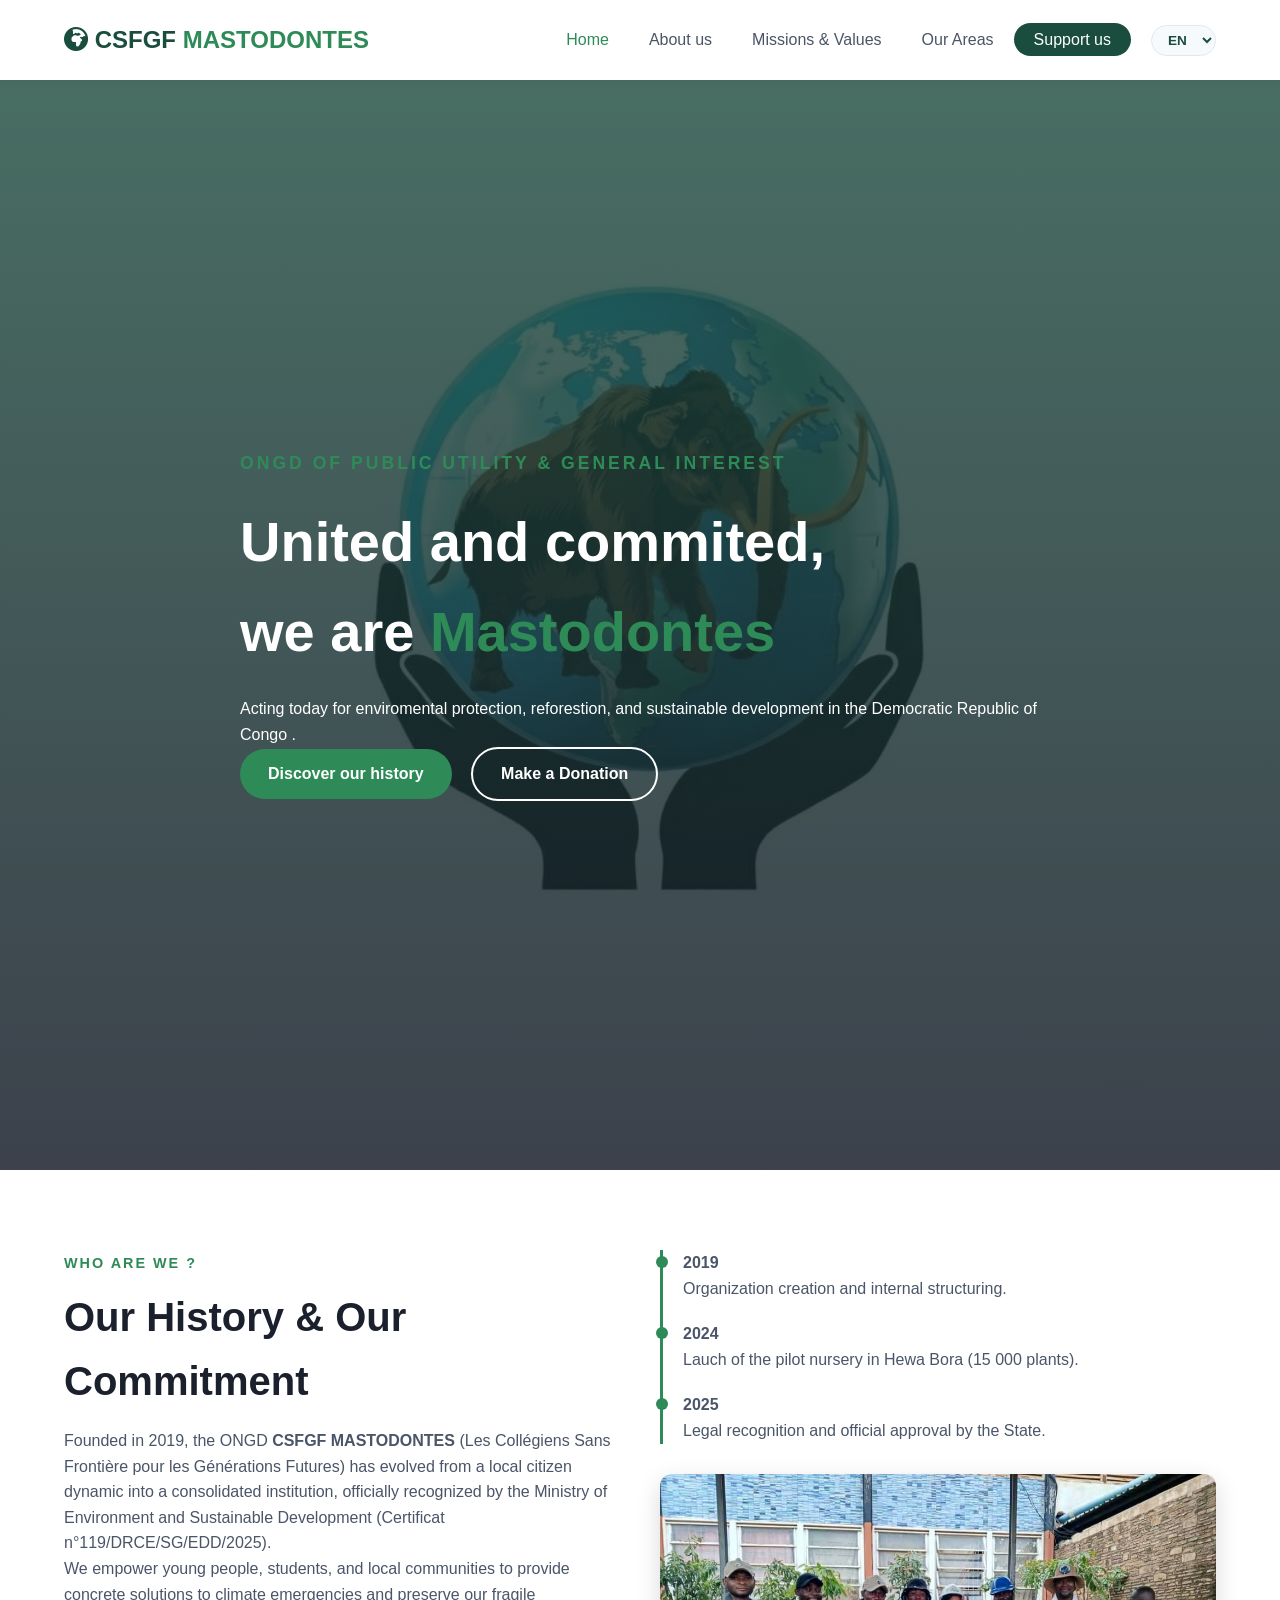
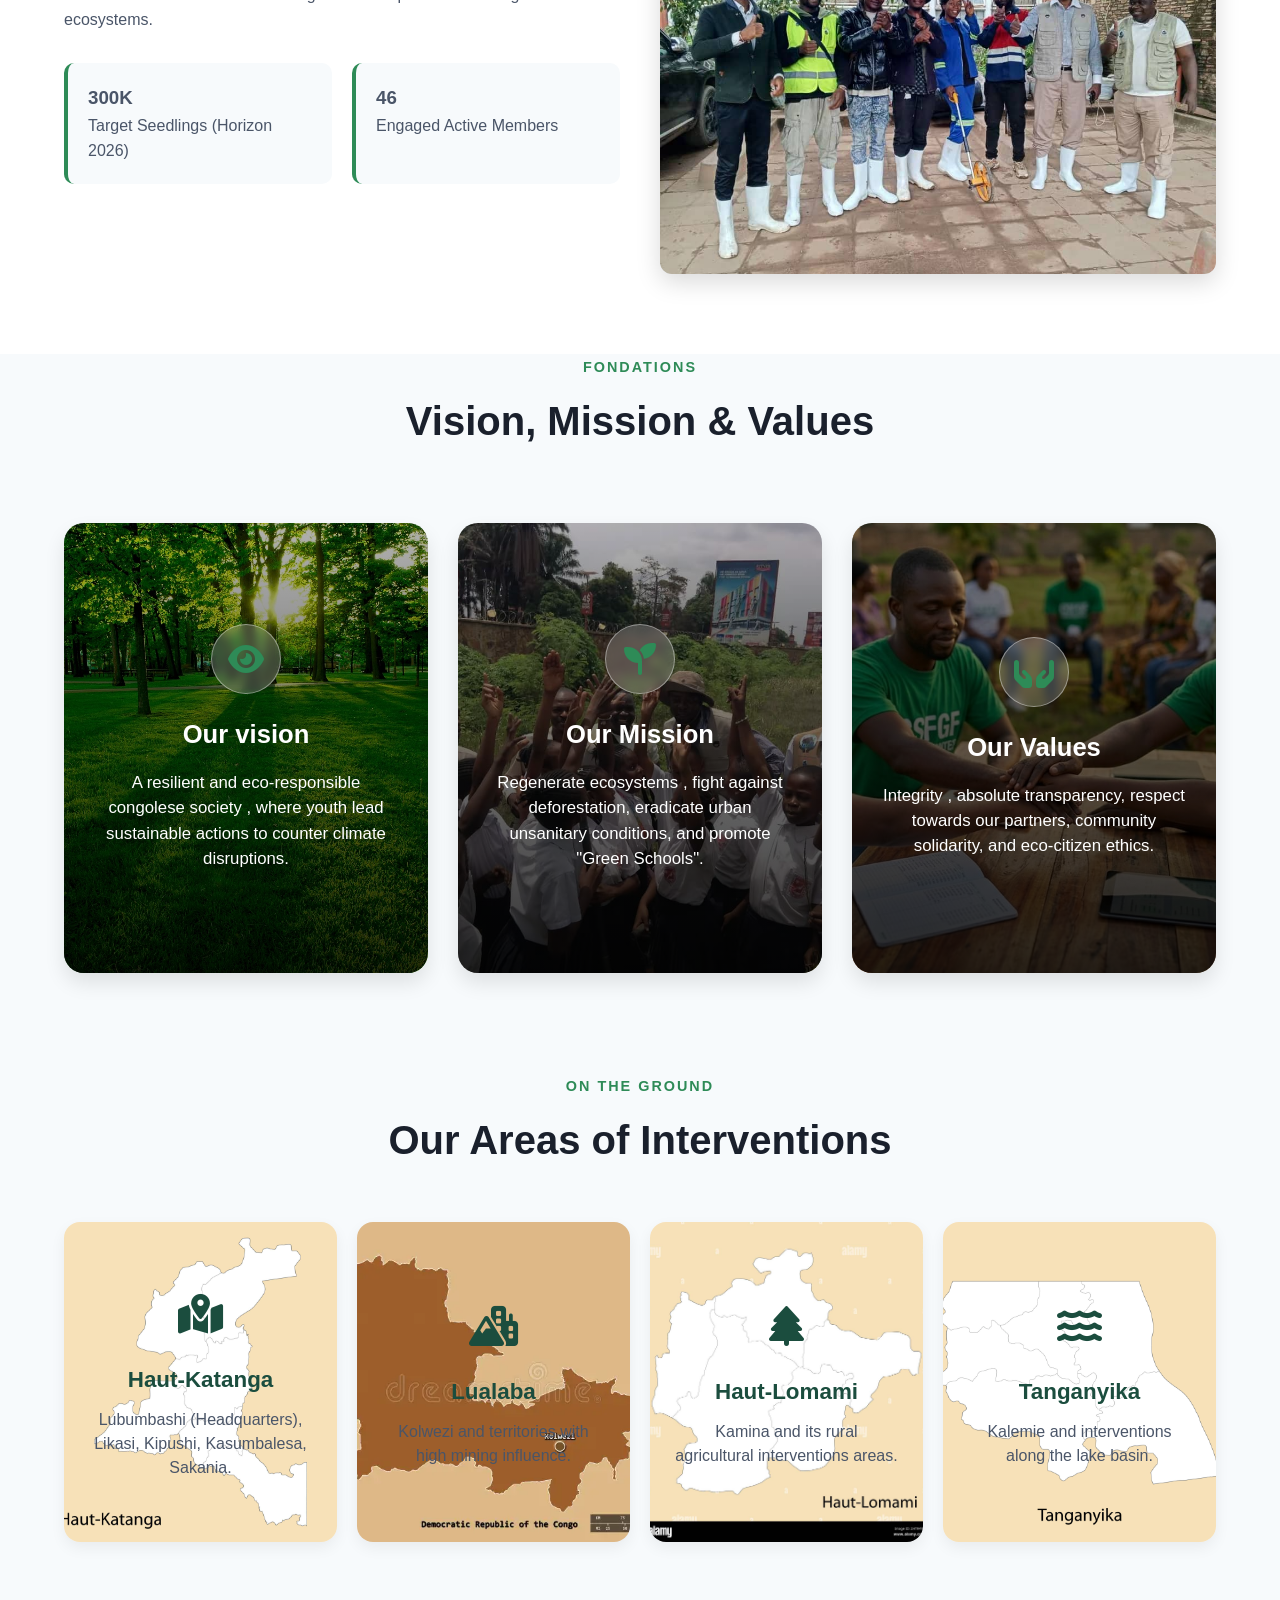
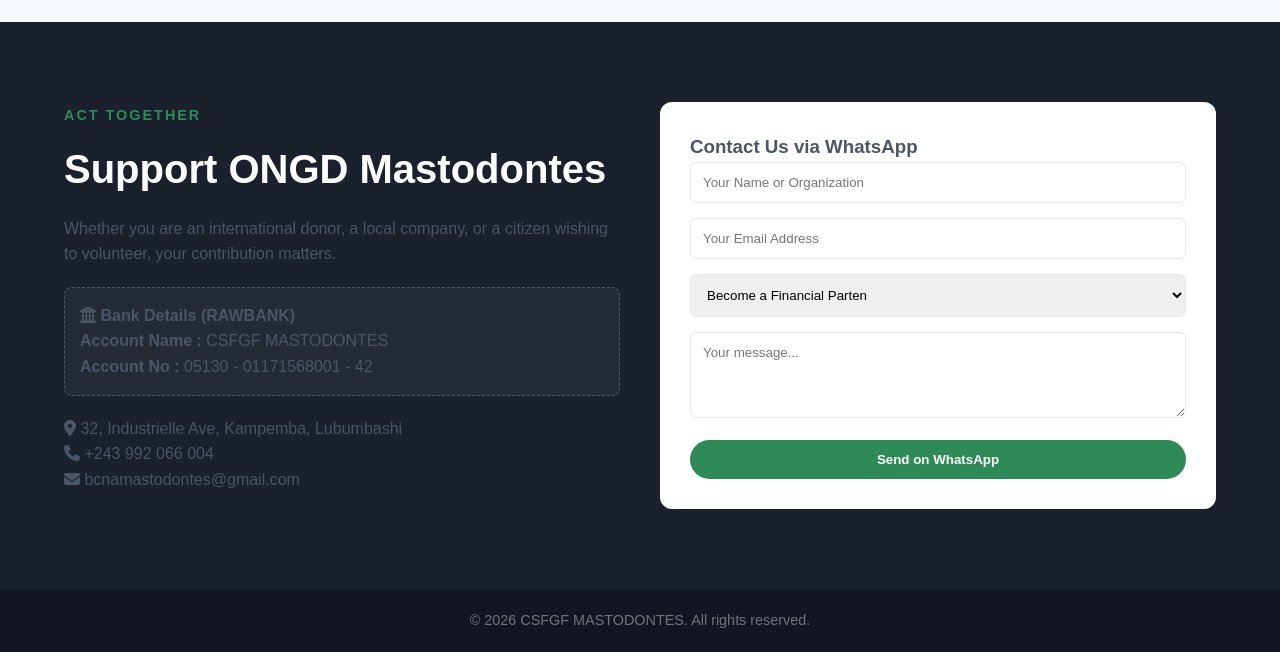
==== en.html @ 6c635856 "Mise à jour index.html et style.css + ajout en.html" ====
<!DOCTYPE html>
<html lang="fr">
<head>
    <meta charset="UTF-8">
    <meta name="viewport" content="width=device-width, initial-scale=1.0">
    <title>CSFGF MASTODONTES | ONGD Environnementale</title>
    <link rel="stylesheet" href="style.css">
    <link rel="stylesheet" href="https://cdnjs.cloudflare.com/ajax/libs/font-awesome/6.4.0/css/all.min.css">
</head>
<body>

    <nav class="navbar">
        <div class="nav-container">
            <a href="#" class="nav-logo">
                <i class="fa-solid fa-earth-africa"></i> CSFGF <span>MASTODONTES</span>
            </a>
            <ul class="nav-menu">
                <li><a href="#accueil" class="nav-link active">Home</a></li>
                <li><a href="#a-propos" class="nav-link">About us</a></li>
                <li><a href="#missions" class="nav-link">Missions & Values</a></li>
                <li><a href="#zones" class="nav-link">Our Areas</a></li>
                <li><a href="#contact" class="nav-link btn-nav">Support us</a></li>
               <li class="lang-switcher">
                    <select id="lang-select" onchange="window.location.href=this.value;">
                        <option value="index.html">FR</option>
                        <option value="en.html" selected>EN</option>
                    </select>
                </li>
            </ul>
            
            <div class="menu-toggle" id="mobile-menu">
                <span class="bar"></span>
                <span class="bar"></span>
                <span class="bar"></span>
            </div>
        </div>
    </nav>

    <header id="accueil" class="hero-section">
        <div class="hero-content">
            <span class="hero-subtitle">ONGD of public utility & general interest</span>
            <h1>United and commited, <br>we are <span>Mastodontes</span></h1>
            <p>Acting today for enviromental protection, reforestion, and sustainable development in the Democratic Republic of Congo .</p>
            <div class="hero-buttons">
                <a href="#a-propos" class="btn btn-primary">Discover our history</a>
                <a href="#contact" class="btn btn-secondary">Make a Donation</a>
            </div>
        </div>
    </header>

    <section id="a-propos" class="section-padding">
        <div class="container">
            <div class="grid-2">
                
                <div class="about-text">
                    <span class="section-tag">Who are we ?</span>
                    <h2>Our History & Our Commitment</h2>
                    <p>Founded in 2019, the ONGD <strong>CSFGF MASTODONTES</strong> (Les Collégiens Sans Frontière pour les Générations Futures)  has evolved from a local citizen dynamic into a consolidated institution, officially recognized by the Ministry of Environment and Sustainable Development (Certificat n°119/DRCE/SG/EDD/2025).</p>
                    <p>We empower young people, students, and local communities to provide concrete solutions to climate emergencies and preserve our fragile ecosystems.</p>
                    
                    <div class="stats-grid">
                        <div class="stat-card">
                            <h3>300K</h3>
                            <p>Target Seedlings (Horizon 2026)</p>
                        </div>
                        <div class="stat-card">
                            <h3>46</h3>
                            <p>Engaged Active Members</p>
                        </div>
                    </div>
                </div>

                <div class="about-visual">
                    <div class="timeline">
                        <div class="timeline-item">
                            <h4>2019</h4>
                            <p>Organization creation and internal structuring.</p>
                        </div>
                        <div class="timeline-item">
                            <h4>2024</h4>
                            <p>Lauch of the pilot nursery in Hewa Bora  (15 000 plants).</p>
                        </div>
                        <div class="timeline-item">
                            <h4>2025</h4>
                            <p>Legal recognition and official approval by the State.</p>
                        </div>
                    </div>

                    <div class="about-slider-container">
                        <div class="about-slider">
                            <img src="pictures/image 1.jpeg" alt="Photo terrain 1" class="about-slide active">
                            <img src="pictures/image 2.jpeg" alt="Photo terrain 2" class="about-slide">
                            <img src="pictures/image 3.jpeg" alt="Photo terrain 3" class="about-slide">
                            <img src="pictures/image 4.jpg" alt="Photo terrain 4" class="about-slide">
                            <img src="pictures/image 5.jpeg" alt="Photo terrain 5" class="about-slide">
                            <img src="pictures/image 6.jpeg" alt="Photo terrain 6" class="about-slide">
                            <img src="pictures/image 7.jpeg" alt="Photo terrain 7" class="about-slide">
                            <img src="pictures/image 9.jpeg" alt="Photo terrain 7" class="about-slide">
                        </div>
                    </div>

                </div>

            </div>
        </div>
    </section>

    <section id="missions" class="section bg-light">
    <div class="container">
        <div class="section-header">
             <span class="section-tag">Fondations</span>
             <h2>Vision, Mission & Values</h2>
        </div>
        <div class="mission-cards-container">
            
            <div class="mission-card card-vision">
                <div class="card-overlay">
                    <div class="card-icon"><i class="fa-solid fa-eye"></i></div>
                    <h3>Our vision</h3>
                    <p>A resilient and eco-responsible congolese society , where youth lead sustainable actions to counter climate disruptions.</p>
                </div>
            </div>

            <div class="mission-card card-mission">
                <div class="card-overlay">
                    <div class="card-icon"><i class="fa-solid fa-seedling"></i></div>
                    <h3>Our Mission</h3>
                    <p>Regenerate ecosystems , fight against deforestation, eradicate urban unsanitary conditions, and promote "Green Schools".</p>
                </div>
            </div>

            <div class="mission-card card-valeurs">
                <div class="card-overlay">
                    <div class="card-icon"><i class="fa-solid fa-hands-holding"></i></div>
                    <h3>Our Values</h3>
                    <p>Integrity , absolute transparency, respect towards our partners, community solidarity, and eco-citizen ethics.</p>
                </div>
            </div>

        </div> </div>
    </section>

    <section id="zones" class="section-padding bg-light">
    <div class="container">
        
        <div class="section-header">
            <span class="section-tag">on the ground</span>
            <h2>Our Areas of Interventions</h2>
        </div>
        
        <div class="grid-4 zones-cards-container">
            
            <div class="zone-card-bg zone-katanga">
                <div class="zone-overlay">
                    <div class="zone-icon"><i class="fa-solid fa-map-location-dot"></i></div>
                    <h3>Haut-Katanga</h3>
                    <p>Lubumbashi (Headquarters), Likasi, Kipushi, Kasumbalesa, Sakania.</p>
                </div>
            </div>

            <div class="zone-card-bg zone-lualaba">
                <div class="zone-overlay">
                    <div class="zone-icon"><i class="fa-solid fa-mountain-city"></i></div>
                    <h3>Lualaba</h3>
                    <p>Kolwezi and territories with high mining influence.</p>
                </div>
            </div>

            <div class="zone-card-bg zone-lomami">
                <div class="zone-overlay">
                    <div class="zone-icon"><i class="fa-solid fa-tree"></i></div>
                    <h3>Haut-Lomami</h3>
                    <p>Kamina and its rural agricultural interventions areas.</p>
                </div>
            </div>

            <div class="zone-card-bg zone-tanganyika">
                <div class="zone-overlay">
                    <div class="zone-icon"><i class="fa-solid fa-water"></i></div>
                    <h3>Tanganyika</h3>
                    <p>Kalemie and interventions along the lake basin.</p>
                </div>
            </div>

        </div>
    </div>
</section>

    
</section>
    </section>

    <section id="contact" class="section-padding bg-dark">
        <div class="container">
            <div class="grid-2">
                <div class="contact-info">
                    <span class="section-tag text-white">Act Together</span>
                    <h2 class="text-white">Support ONGD Mastodontes</h2>
                    <p>Whether you are an international donor, a local company, or a citizen wishing to volunteer, your contribution matters.</p>
                    <div class="bank-details">
                        <h4><i class="fa-solid fa-building-columns"></i> Bank Details (RAWBANK)</h4>
                        <p><strong>Account Name :</strong> CSFGF MASTODONTES</p>
                        <p><strong>Account No :</strong> 05130 - 01171568001 - 42</p>
                    </div>
                    <div class="info-list">
                        <p><i class="fa-solid fa-location-dot"></i> 32, Industrielle Ave, Kampemba, Lubumbashi</p>
                        <p><i class="fa-solid fa-phone"></i> +243 992 066 004</p>
                        <p><i class="fa-solid fa-envelope"></i> bcnamastodontes@gmail.com</p>
                    </div>
                </div>
                <div class="contact-form-container">
                    <form id="ongd-form" class="contact-form">
                        <h3>Contact Us via WhatsApp</h3>
                        <div class="form-group">
                            <input type="text" id="name" placeholder="Your Name or Organization" required>
                        </div>
                        <div class="form-group">
                            <input type="email" id="email" placeholder="Your Email Address" required>
                        </div>
                        <div class="form-group">
                            <select id="subject">
                                <option value="devenir-partenaire">Become a Financial Parten</option>
                                <option value="devenir-bénévole">Become a field volunteer</option>
                                <option value="autre">information Request</option>
                            </select>
                        </div>
                        <div class="form-group">
                            <textarea id="message" rows="4" placeholder="Your message..." required></textarea>
                        </div>
                        <button type="submit" class="btn btn-primary btn-block">Send on WhatsApp</button>
                    </form>
                </div>
            </div>
        </div>
    </section>

    <footer class="footer">
        <p>&copy; 2026 CSFGF MASTODONTES. All rights reserved.</p>
    </footer>

    <script src="script.js"></script>
</body>
</html>
---- style.css ----
:root {
    --primary-color: #1b4d3e;
    --secondary-color: #2e8b57;
    --dark-color: #1a202c;
    --light-color: #f7fafc;
    --text-color: #4a5568;
    --white: #ffffff;
    --transition: all 0.3s ease;
}

* { margin: 0; padding: 0; box-sizing: border-box; font-family: 'Segoe UI', sans-serif; }
html { scroll-behavior: smooth; }
body { color: var(--text-color); line-height: 1.6; background-color: var(--white); }

.container { width: 90%; max-width: 1200px; margin: 0 auto; }
.section-padding { padding: 80px 0; }
.bg-light { background-color: var(--light-color); }
.bg-dark { background-color: var(--dark-color); }
.text-white { color: var(--white); }

.grid-2 { display: grid; grid-template-columns: repeat(auto-fit, minmax(300px, 1fr)); gap: 40px; }
.grid-3 { display: grid; grid-template-columns: repeat(auto-fit, minmax(280px, 1fr)); gap: 30px; }
.grid-4 { display: grid; grid-template-columns: repeat(auto-fit, minmax(220px, 1fr)); gap: 20px; }

.section-header { text-align: center; margin-bottom: 50px; }
.section-tag { display: inline-block; color: var(--secondary-color); font-weight: bold; text-transform: uppercase; font-size: 0.9rem; letter-spacing: 2px; margin-bottom: 10px; }
h2 { font-size: 2.5rem; color: var(--dark-color); margin-bottom: 15px; }

.btn { display: inline-block; padding: 12px 28px; border-radius: 30px; text-decoration: none; font-weight: 600; transition: var(--transition); cursor: pointer; }
.btn-primary { background-color: var(--secondary-color); color: var(--white); border: none; }
.btn-primary:hover { background-color: var(--primary-color); }
.btn-secondary { background-color: transparent; color: var(--white); border: 2px solid var(--white); margin-left: 15px; }
.btn-secondary:hover { background-color: var(--white); color: var(--dark-color); }
.btn-block { width: 100%; text-align: center; }

/* Navigation */
.navbar { background-color: white; position: fixed; top: 0; width: 100%; z-index: 1000; box-shadow: 0 2px 10px rgba(0,0,0,0.05); }
.nav-container { display: flex; justify-content: space-between; align-items: center; height: 80px; width: 90%; max-width: 1200px; margin: 0 auto; }
.nav-logo { font-size: 1.5rem; font-weight: 700; color: var(--primary-color); text-decoration: none; }
.nav-logo span { color: var(--secondary-color); }
.nav-menu { display: flex; list-style: none; align-items: center; }
.nav-link { color: var(--text-color); text-decoration: none; padding: 10px 20px; font-weight: 500; transition: var(--transition); }
.nav-link:hover, .nav-link.active { color: var(--secondary-color); }
.btn-nav { background-color: var(--primary-color); color: var(--white) !important; border-radius: 20px; padding: 8px 20px; }

/* Hero Section (Fixe) */
.hero-section {
    height: 130vh;
    background: linear-gradient(rgba(27, 77, 62, 0.8), rgba(26, 32, 44, 0.85)), url('pictures/image\ 8.jpeg') no-repeat center center/cover;
    display: flex; align-items: center; color: var(--white); padding-top: 80px;
}
.hero-content { max-width: 800px; width: 90%; margin: 0 auto; }
.hero-section h1 { font-size: 3.5rem; margin: 20px 0; }
.hero-section h1 span { color: var(--secondary-color); }
.hero-subtitle { font-size: 1.1rem; text-transform: uppercase; letter-spacing: 3px; color: var(--secondary-color); font-weight: 600; }

/* Stats & Timeline */
.stats-grid { display: flex; gap: 20px; margin-top: 30px; }
.stat-card { background: var(--light-color); padding: 20px; border-radius: 10px; border-left: 4px solid var(--secondary-color); width: 100%; }
.timeline { border-left: 3px solid var(--secondary-color); padding-left: 20px; margin-bottom: 30px; }
.timeline-item { position: relative; margin-bottom: 20px; }
.timeline-item::before { content: ''; position: absolute; left: -27px; top: 6px; width: 12px; height: 12px; border-radius: 50%; background: var(--secondary-color); }

/* --- LE CARROUSEL SOUS 2025 --- */
.about-slider-container {
    width: 100%;
    height: 400px; /* Ajuste la hauteur de la boîte ici */
    position: relative;
    border-radius: 12px;
    overflow: hidden;
    box-shadow: 0 8px 25px rgba(0,0,0,0.15);
}
.about-slider { width: 100%; height: 100%; position: relative; background: #e2e8f0; }
.about-slider .about-slide {
    position: absolute; top: 0; left: 0; width: 100%; height: 100%;
    object-fit: cover; opacity: 0; transition: opacity 0.8s ease-in-out; z-index: 1;
}
/* Style spécial appliqué par JavaScript pour montrer l'image active */
.about-slider .about-slide.active { opacity: 1; z-index: 2; }

/* Autres Sections */
.card { background: var(--white); padding: 30px; border-radius: 12px; box-shadow: 0 4px 20px rgba(0,0,0,0.02); text-align: center; }
.card-icon { font-size: 2.5rem; color: var(--secondary-color); margin-bottom: 15px; }
.zone-box { background: var(--light-color); padding: 25px; border-radius: 8px; text-align: center; }
.zone-box i { font-size: 2rem; color: var(--secondary-color); margin-bottom: 10px; }

/* Formulaire */
.bank-details { background: rgba(255,255,255,0.05); padding: 15px; border-radius: 8px; margin: 20px 0; border: 1px dashed rgba(255,255,255,0.2); }
.contact-form { background: var(--white); padding: 30px; border-radius: 12px; }
.form-group { margin-bottom: 15px; }
.form-group input, .form-group select, .form-group textarea { width: 100%; padding: 12px; border: 1px solid #e2e8f0; border-radius: 6px; outline: none; }

.footer { background: #111622; text-align: center; padding: 20px; color: rgba(255,255,255,0.4); font-size: 0.9rem; }
.menu-toggle { display: none; cursor: pointer; }

@media (max-width: 768px) {
    .nav-menu { position: absolute; top: 80px; left: -100%; flex-direction: column; background: white; width: 100%; box-shadow: 0 10px 10px rgba(0,0,0,0.05); }
    .nav-menu.active { left: 0; }
    .menu-toggle { display: block; }
    .grid-2, .grid-3, .grid-4 { grid-template-columns: 1fr; }
}

/* --- Menu Mobile Rapide --- */
.menu-toggle { display: none; cursor: pointer; }
.bar { display: block; width: 25px; height: 3px; margin: 5px auto; transition: var(--transition); background-color: var(--dark-color); }

@media (max-width: 768px) {
    .nav-menu {
        position: absolute; top: 80px; left: -100%; flex-direction: column;
        background-color: var(--white); width: 100%; text-align: center; transition: 0.3s; box-shadow: 0 10px 10px rgba(0,0,0,0.05);
    }
    .nav-menu.active { left: 0; }
    .nav-menu li { margin: 15px 0; }
    .menu-toggle { display: block; }
    .hero-section h1 { font-size: 2.3rem; }
    .grid-2, .grid-3, .grid-4 { grid-template-columns: 1fr; }
}

/* === NOUVEAU CSS POUR LE RENDU "WHAT WE DO" === */

/* 1. Conteneur principal (Grille de 3 colonnes) */
.mission-cards-container {
    display: grid;
    grid-template-columns: repeat(auto-fit, minmax(300px, 1fr)); /* 3 colonnes responsives */
    gap: 30px; /* Espace entre les cartes */
    padding: 20px 0;
}

/* 2. Structure de base d'une carte */
.mission-card {
    height: 450px; /* Hauteur des cartes */
    border-radius: 20px; /* Coins arrondis style "What we do" */
    overflow: hidden; /* Pour que le filtre sombre respecte les coins arrondis */
    background-size: cover;
    background-position: center;
    position: relative; /* Nécessaire pour le calque de filtre */
    box-shadow: 0 10px 20px rgba(0, 0, 0, 0.1);
    transition: transform 0.3s ease;
}

/* Effet de survol (zoom léger) */
.mission-card:hover {
    transform: translateY(-5px);
}

/* 3. Attribution des images de fond aux cartes */
/* REMPLACEZ 'chemin_vers_image.jpg' par vos vrais fichiers images */
.card-vision {
    background-image: url('pictures/image\ vision.jpg'); 
}

.card-mission {
    background-image: url('pictures/notre\ mission.jpeg');
}

.card-valeurs {
    background-image: url('pictures/Nos\ valeurs.jpeg');
}

/* 4. Le calque sombre transparent (Overlay) qui rend le texte lisible */
.card-overlay {
    background: linear-gradient(rgba(0, 0, 0, 0.3), rgba(0, 0, 0, 0.8)); /* Dégradé sombre */
    width: 100%;
    height: 100%;
    display: flex;
    flex-direction: column;
    justify-content: center; /* Centre verticalement */
    align-items: center; /* Centre horizontalement */
    text-align: center;
    padding: 30px;
    color: #ffffff; /* Tout le texte devient blanc */
}

/* 5. Style des icônes rondes blanches */
.card-icon {
    background-color: rgba(255, 255, 255, 0.2);
    backdrop-filter: blur(5px); /* Léger effet de flou behind l'icône */
    width: 70px;
    height: 70px;
    border-radius: 50%;
    display: flex;
    align-items: center;
    justify-content: center;
    font-size: 2rem;
    margin-bottom: 20px;
    border: 1px solid rgba(255, 255, 255, 0.4);
}

/* 6. Titres H3 et paragraphes dans les cartes */
.card-overlay h3 {
    font-size: 1.6rem;
    margin-bottom: 15px;
    font-weight: 600;
}

.card-overlay p {
    font-size: 1.05rem;
    line-height: 1.5;
    font-weight: 400;
}

/* ==========================================================================
   RENDU CARTOGRAPHIQUE : NOS ZONES D'INTERVENTION
   ========================================================================== */

.zones-cards-container {
    margin-top: 30px;
}

/* Base de la carte avec l'image géographique */
.zone-card-bg {
    height: 320px;               /* Hauteur adaptée pour les zones d'intervention */
    border-radius: 16px;         /* Coins arrondis élégants */
    overflow: hidden;
    background-size: cover;
    background-position: center;
    box-shadow: 0 6px 15px rgba(0, 0, 0, 0.06);
    transition: var(--transition);
    position: relative;
}

/* Effet de survol */
.zone-card-bg:hover {
    transform: translateY(-5px);
    box-shadow: 0 12px 25px rgba(0, 0, 0, 0.12);
}

/* --- ADRESSE DES IMAGES DE CARTES (À adapter avec vos fichiers) --- */
.zone-katanga {
    background-image: url('pictures/carte\ haut\ ktg.jpg');
}

.zone-lualaba {
    background-image: url('pictures/lualaba\ carte.webp');
}

.zone-lomami {
    background-image: url('pictures/haut\ lomami\ carte.jfif');
}


.zone-tanganyika {
    background-image: url('pictures/carte\ tanga\ jaune.jpg');
}

/* Le filtre transparent appliqué sur la carte géographique */
/* Note : On utilise ici un dégradé du blanc vers le vert foncé/sombre pour garder de la fraîcheur */
.zone-overlay {
    
    width: 100%;
    height: 100%;
    display: flex;
    flex-direction: column;
    justify-content: center;
    align-items: center;
    text-align: center;
    padding: 25px;
    transition: var(--transition);
}

/* Optionnel : Si vous préférez un fond sombre classique pour faire ressortir le texte en blanc au survol */
.zone-card-bg:hover .zone-overlay {
    background: linear-gradient(rgba(26, 32, 44, 0.8), rgba(26, 32, 44, 0.95));
}

/* Gestion dynamique de la couleur du texte lors du survol */
.zone-card-bg h3, .zone-card-bg .zone-icon {
    color: var(--primary-color); /* Vert foncé d'origine */
    transition: var(--transition);
}
.zone-card-bg p {
    color: var(--text-color);
    font-size: 1rem;
    line-height: 1.5;
    transition: var(--transition);
}

/* Quand on survole la carte, tout le texte passe au blanc lumineux */
.zone-card-bg:hover h3, 
.zone-card-bg:hover p, 
.zone-card-bg:hover .zone-icon {
    color: var(--white);
    text-shadow: 1px 1px 3px rgba(0,0,0,0.3);
}

/* Style de l'icône de zone */
.zone-icon {
    font-size: 2.5rem;
    margin-bottom: 15px;
}

.zone-overlay h3 {
    font-size: 1.4rem;
    margin-bottom: 10px;
    font-weight: 700;
}

/* --- STYLE DU SÉLECTEUR DE LANGUE --- */
.lang-switcher {
    margin-left: 20px;
    list-style: none;
    display: flex;
    align-items: center;
}

#lang-select {
    background-color: var(--light-color, #f7fafc);
    color: var(--primary-color, #1b4d3e);
    border: 1px solid #e2e8f0;
    padding: 6px 12px;
    border-radius: 20px;
    font-weight: 600;
    font-size: 0.85rem;
    outline: none;
    cursor: pointer;
}
/* Alignement pour les smartphones */
@media (max-width: 768px) {
    .lang-switcher {
        margin: 15px 0;
        justify-content: center;
    }
}
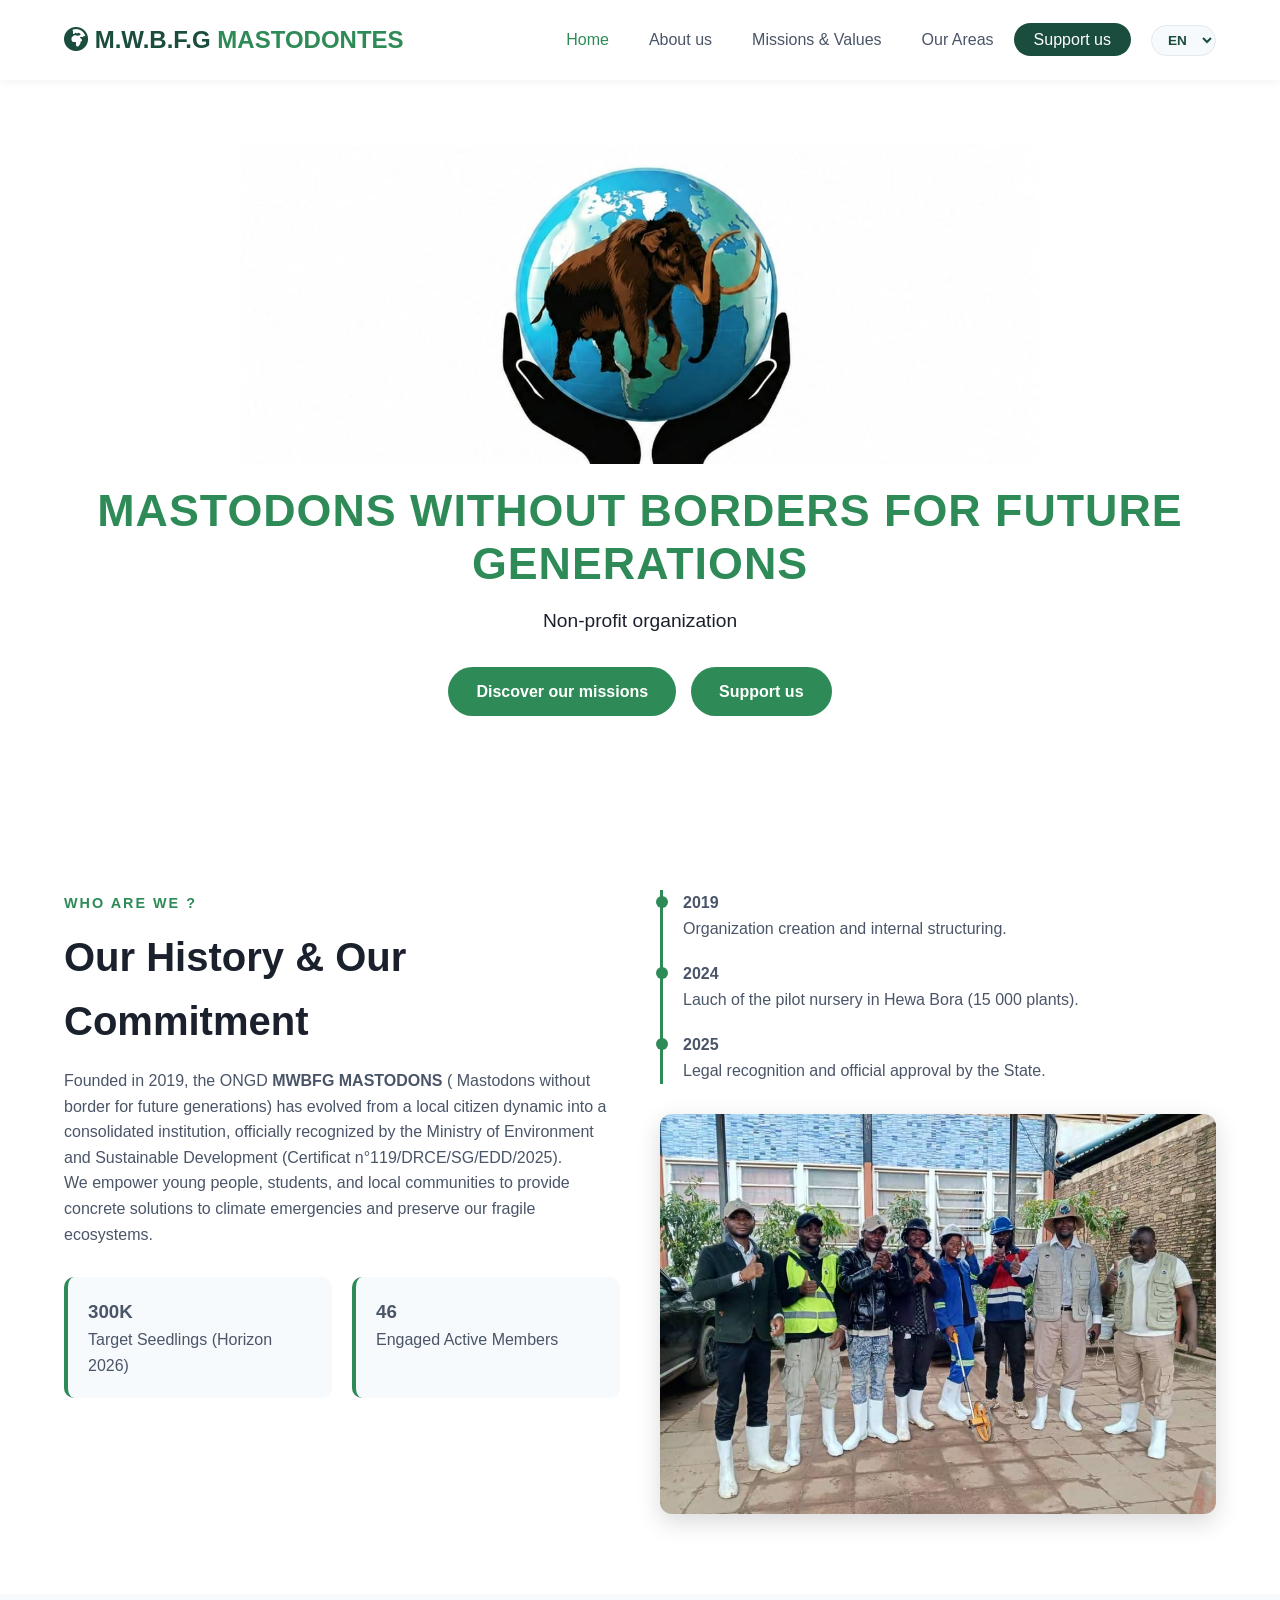
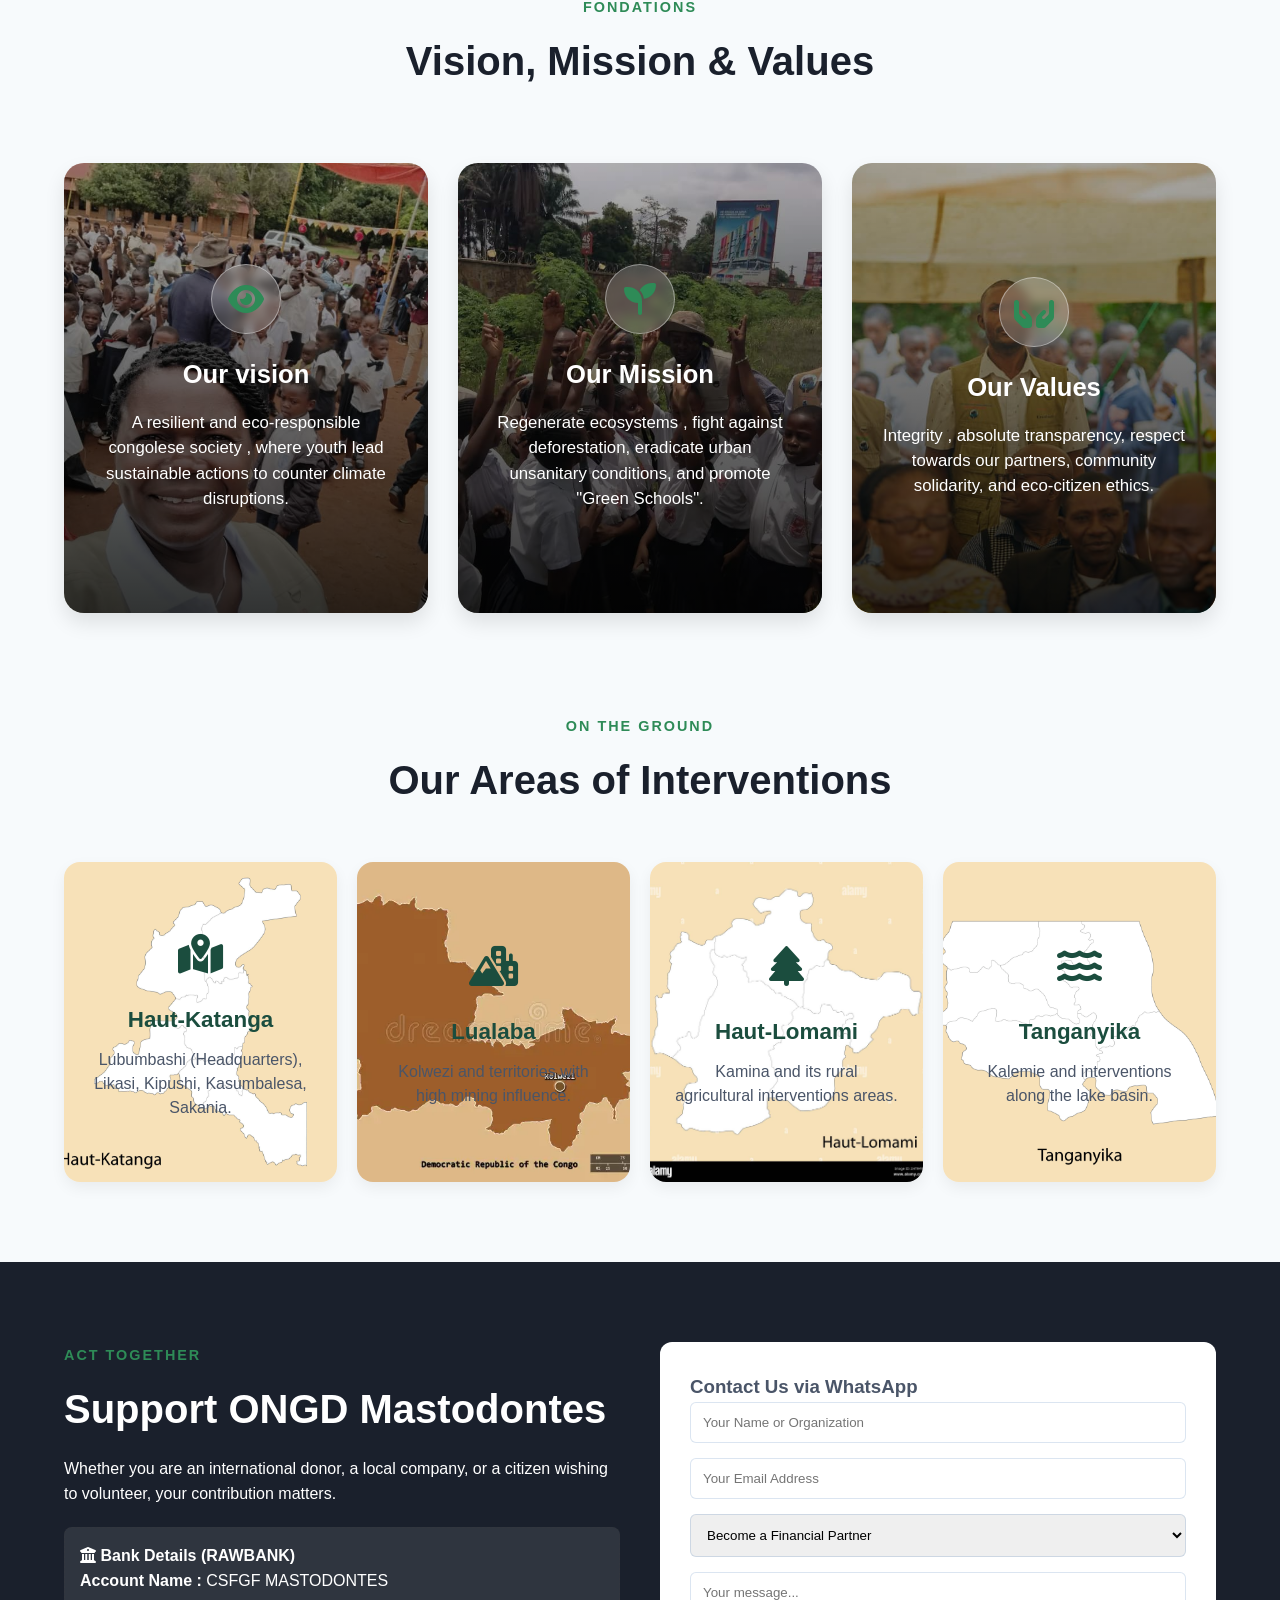
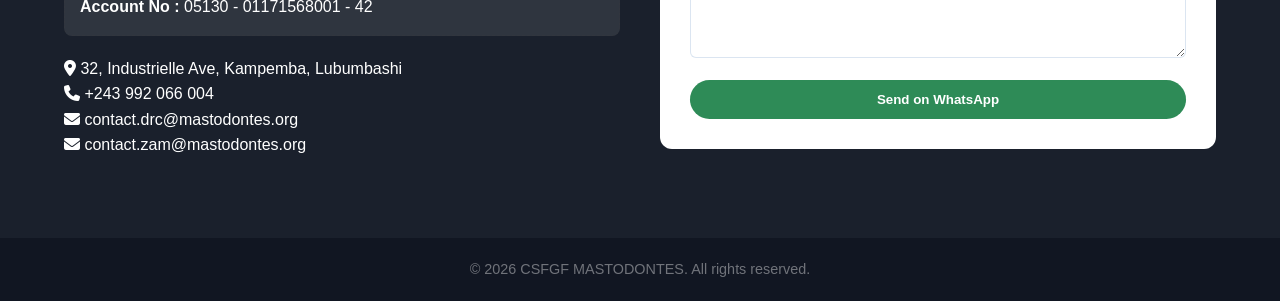
==== commit 7f919b58: "Fusion avec le dépôt distant" ====
--- a/en.html
+++ b/en.html
@@ -12,7 +12,7 @@
     <nav class="navbar">
         <div class="nav-container">
             <a href="#" class="nav-logo">
-                <i class="fa-solid fa-earth-africa"></i> CSFGF <span>MASTODONTES</span>
+                <i class="fa-solid fa-earth-africa"></i> M.W.B.F.G <span>MASTODONTES</span>
             </a>
             <ul class="nav-menu">
                 <li><a href="#accueil" class="nav-link active">Home</a></li>
@@ -36,15 +36,23 @@
         </div>
     </nav>
 
-    <header id="accueil" class="hero-section">
-        <div class="hero-content">
-            <span class="hero-subtitle">ONGD of public utility & general interest</span>
-            <h1>United and commited, <br>we are <span>Mastodontes</span></h1>
-            <p>Acting today for enviromental protection, reforestion, and sustainable development in the Democratic Republic of Congo .</p>
-            <div class="hero-buttons">
-                <a href="#a-propos" class="btn btn-primary">Discover our history</a>
-                <a href="#contact" class="btn btn-secondary">Make a Donation</a>
-            </div>
+     <header class="hero-section">
+       <div class="container hero-container">
+        
+            <div class="hero-logo-box">
+                <img src="pictures/logo1.jpeg" alt="CSFGF Mastodontes" class="hero-img">
+            </div>
+            
+            <div class="hero-content">
+                <h1 class="hero-title"> <span>MASTODONS WITHOUT BORDERS FOR FUTURE GENERATIONS</span></h1>
+                <p class="hero-subtitle">Non-profit organization</p>
+                
+                <div class="hero-buttons">
+                    <a href="#missions" class="btn btn-primary">Discover our missions</a>
+                    <a href="#contact" class="btn btn-primary">Support us</a>
+                </div>
+            </div>
+
         </div>
     </header>
 
@@ -55,7 +63,7 @@
                 <div class="about-text">
                     <span class="section-tag">Who are we ?</span>
                     <h2>Our History & Our Commitment</h2>
-                    <p>Founded in 2019, the ONGD <strong>CSFGF MASTODONTES</strong> (Les Collégiens Sans Frontière pour les Générations Futures)  has evolved from a local citizen dynamic into a consolidated institution, officially recognized by the Ministry of Environment and Sustainable Development (Certificat n°119/DRCE/SG/EDD/2025).</p>
+                    <p>Founded in 2019, the ONGD <strong>MWBFG MASTODONS</strong> ( Mastodons without border for future generations)  has evolved from a local citizen dynamic into a consolidated institution, officially recognized by the Ministry of Environment and Sustainable Development (Certificat n°119/DRCE/SG/EDD/2025).</p>
                     <p>We empower young people, students, and local communities to provide concrete solutions to climate emergencies and preserve our fragile ecosystems.</p>
                     
                     <div class="stats-grid">
@@ -205,7 +213,8 @@
                     <div class="info-list">
                         <p><i class="fa-solid fa-location-dot"></i> 32, Industrielle Ave, Kampemba, Lubumbashi</p>
                         <p><i class="fa-solid fa-phone"></i> +243 992 066 004</p>
-                        <p><i class="fa-solid fa-envelope"></i> bcnamastodontes@gmail.com</p>
+                        <p><i class="fa-solid fa-envelope"></i> contact.drc@mastodontes.org</p>
+                        <p><i class="fa-solid fa-envelope"></i> contact.zam@mastodontes.org</p>
                     </div>
                 </div>
                 <div class="contact-form-container">
@@ -219,8 +228,9 @@
                         </div>
                         <div class="form-group">
                             <select id="subject">
-                                <option value="devenir-partenaire">Become a Financial Parten</option>
+                                <option value="devenir-partenaire">Become a Financial Partner</option>
                                 <option value="devenir-bénévole">Become a field volunteer</option>
+                                 <option value="autre">Application for membership</option>
                                 <option value="autre">information Request</option>
                             </select>
                         </div>
--- a/style.css
+++ b/style.css
@@ -43,16 +43,77 @@
 .nav-link:hover, .nav-link.active { color: var(--secondary-color); }
 .btn-nav { background-color: var(--primary-color); color: var(--white) !important; border-radius: 20px; padding: 8px 20px; }
 
-/* Hero Section (Fixe) */
+/* logo */
 .hero-section {
-    height: 130vh;
-    background: linear-gradient(rgba(27, 77, 62, 0.8), rgba(26, 32, 44, 0.85)), url('pictures/image\ 8.jpeg') no-repeat center center/cover;
-    display: flex; align-items: center; color: var(--white); padding-top: 80px;
-}
-.hero-content { max-width: 800px; width: 90%; margin: 0 auto; }
-.hero-section h1 { font-size: 3.5rem; margin: 20px 0; }
-.hero-section h1 span { color: var(--secondary-color); }
-.hero-subtitle { font-size: 1.1rem; text-transform: uppercase; letter-spacing: 3px; color: var(--secondary-color); font-weight: 600; }
+    min-height: 90vh;
+    background-color: var(--white); /* Fond blanc pour fusionner avec le fond de ton image */
+    display: flex;
+    align-items: center;
+    justify-content: center;
+    padding-top: 100px; /* Espace pour ne pas être caché par la navbar fixe */
+    padding-bottom: 50px;
+}
+
+.hero-container {
+    display: flex;
+    flex-direction: column;
+    align-items: center;
+    text-align: center;
+}
+
+/* Encadré de l'image pour couper le grand espace blanc du bas */
+.hero-logo-box {
+    width: 100%;
+    max-width: 800px; /* Ajuste cette taille pour agrandir ou rétrécir le mammouth */
+    height: 320px;    /* Coupe l'image juste en dessous des mains noires */
+    overflow: hidden; /* Cache le reste du blanc de l'image */
+    display: flex;
+    justify-content: center;
+    align-items: flex-start;
+    margin-bottom: 20px;
+}
+
+.hero-img {
+    width: 100%;
+    height: auto;
+    object-fit: contain;
+}
+
+/* Bloc des écrits placé juste après */
+.hero-content {
+    display: flex;
+    flex-direction: column;
+    align-items: center;
+    gap: 15px;
+}
+
+.hero-title {
+    font-size: 2.8rem;
+    font-weight: 800;
+    color: var(--dark-color);
+    letter-spacing: 1px;
+    line-height: 1.2;
+}
+
+.hero-title span {
+    color: var(--secondary-color);
+}
+
+.hero-subtitle {
+    font-size: 1.2rem;
+    max-width: 600px;
+    color: var(--dark-color);
+    margin-bottom: 15px;
+}
+
+/* Bloc des boutons */
+.hero-buttons {
+    display: flex;
+    justify-content: center;
+    align-items: center;
+    gap: 15px;
+    flex-wrap: wrap;
+}
 
 /* Stats & Timeline */
 .stats-grid { display: flex; gap: 20px; margin-top: 30px; }
@@ -85,16 +146,16 @@
 .zone-box i { font-size: 2rem; color: var(--secondary-color); margin-bottom: 10px; }
 
 /* Formulaire */
-.bank-details { background: rgba(255,255,255,0.05); padding: 15px; border-radius: 8px; margin: 20px 0; border: 1px dashed rgba(255,255,255,0.2); }
+.bank-details { background: rgba(255, 255, 255, 0.096); padding: 15px; border-radius: 8px; margin: 20px 0; border: 1px dashed rgba(190, 161, 30, 0.021); }
 .contact-form { background: var(--white); padding: 30px; border-radius: 12px; }
 .form-group { margin-bottom: 15px; }
-.form-group input, .form-group select, .form-group textarea { width: 100%; padding: 12px; border: 1px solid #e2e8f0; border-radius: 6px; outline: none; }
+.form-group input, .form-group select, .form-group textarea { width: 100%; padding: 12px; border: 1px solid #0d4c9e25; border-radius: 6px; outline: none; }
 
 .footer { background: #111622; text-align: center; padding: 20px; color: rgba(255,255,255,0.4); font-size: 0.9rem; }
 .menu-toggle { display: none; cursor: pointer; }
 
 @media (max-width: 768px) {
-    .nav-menu { position: absolute; top: 80px; left: -100%; flex-direction: column; background: white; width: 100%; box-shadow: 0 10px 10px rgba(0,0,0,0.05); }
+    .nav-menu { position: absolute; top: 80px; left: -100%; flex-direction: column; background: white; width: 100%; box-shadow: 0 10px 10px rgba(248, 244, 244, 0.027); }
     .nav-menu.active { left: 0; }
     .menu-toggle { display: block; }
     .grid-2, .grid-3, .grid-4 { grid-template-columns: 1fr; }
@@ -144,9 +205,9 @@
 }
 
 /* 3. Attribution des images de fond aux cartes */
-/* REMPLACEZ 'chemin_vers_image.jpg' par vos vrais fichiers images */
+
 .card-vision {
-    background-image: url('pictures/image\ vision.jpg'); 
+    background-image: url('pictures/notre\ vision.jpeg'); 
 }
 
 .card-mission {
@@ -154,7 +215,7 @@
 }
 
 .card-valeurs {
-    background-image: url('pictures/Nos\ valeurs.jpeg');
+    background-image: url('pictures/valeurs.jpeg');
 }
 
 /* 4. Le calque sombre transparent (Overlay) qui rend le texte lisible */
@@ -321,3 +382,9 @@
         justify-content: center;
     }
 }
+
+.contact-info {
+     color: #ffffff;
+}
+
+
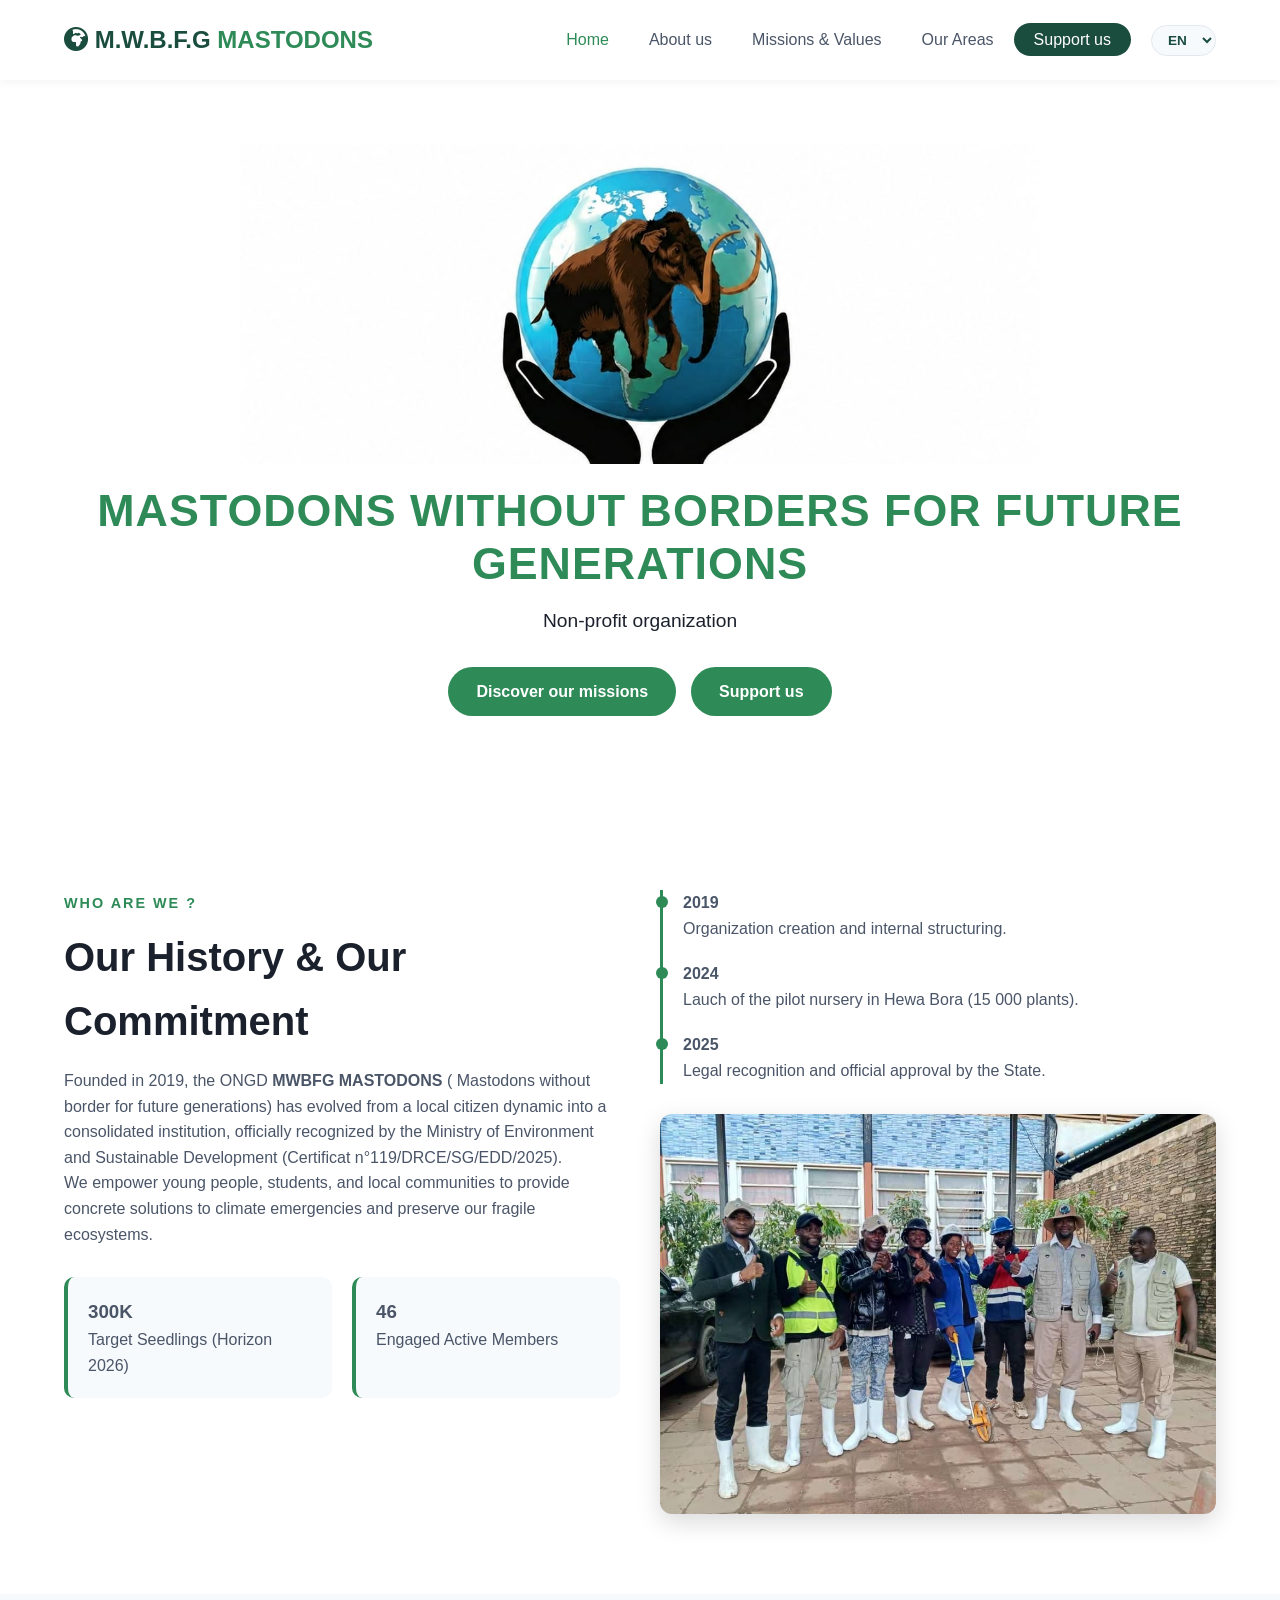
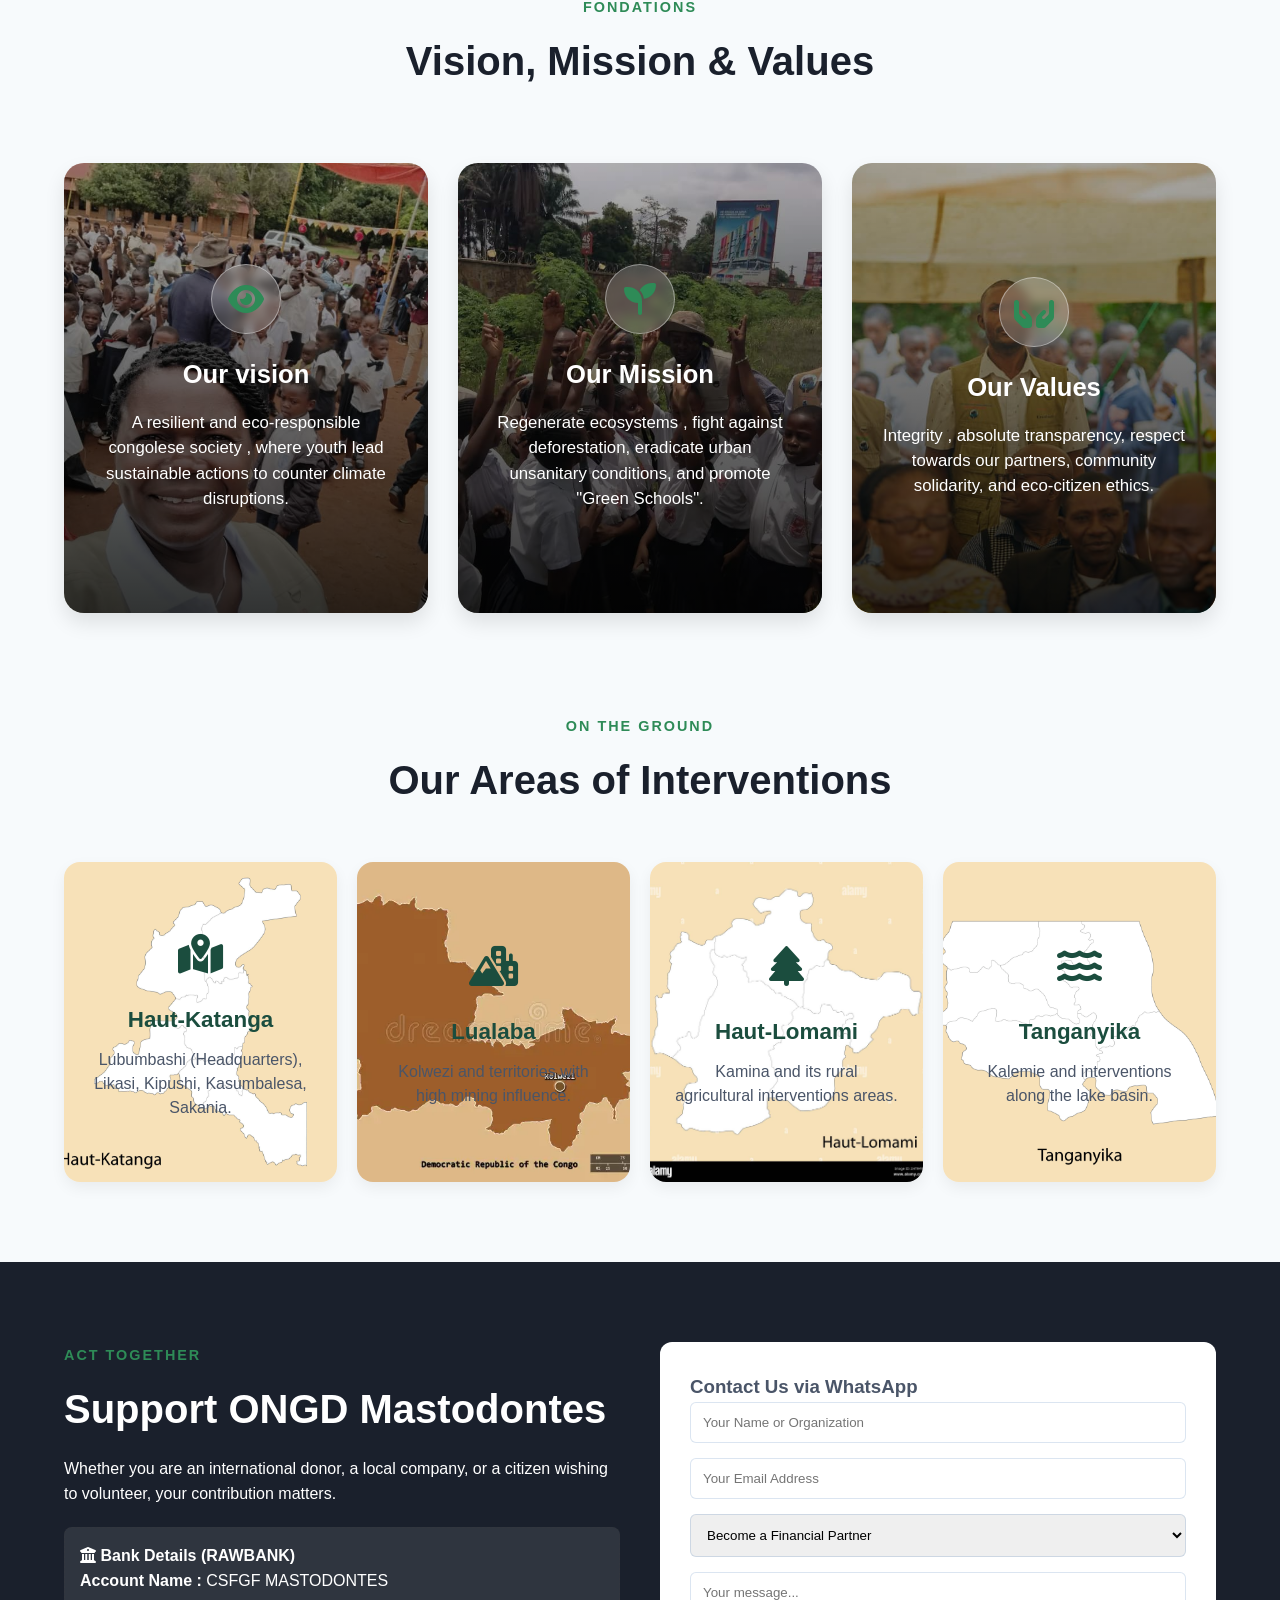
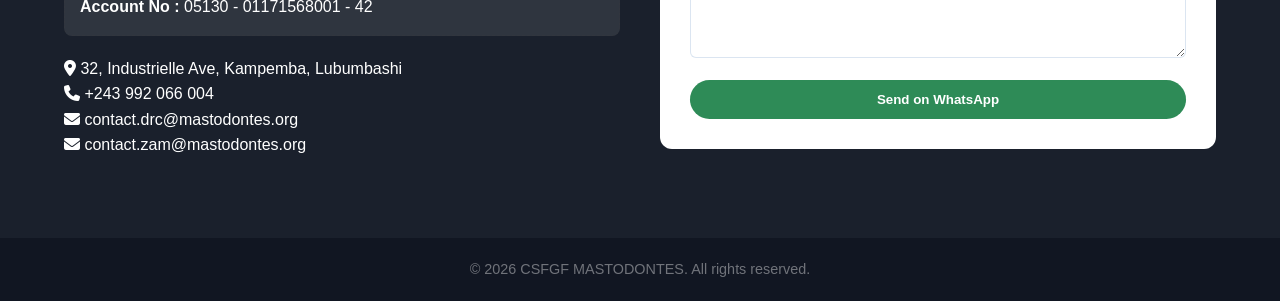
==== commit ce94a695: "Mise à jour du projet mastadonte 2" ====
--- a/en.html
+++ b/en.html
@@ -3,7 +3,7 @@
 <head>
     <meta charset="UTF-8">
     <meta name="viewport" content="width=device-width, initial-scale=1.0">
-    <title>CSFGF MASTODONTES | ONGD Environnementale</title>
+    <title>CSFGF MASTODONS | ONGD Environnementale</title>
     <link rel="stylesheet" href="style.css">
     <link rel="stylesheet" href="https://cdnjs.cloudflare.com/ajax/libs/font-awesome/6.4.0/css/all.min.css">
 </head>
@@ -12,7 +12,7 @@
     <nav class="navbar">
         <div class="nav-container">
             <a href="#" class="nav-logo">
-                <i class="fa-solid fa-earth-africa"></i> M.W.B.F.G <span>MASTODONTES</span>
+                <i class="fa-solid fa-earth-africa"></i> M.W.B.F.G <span>MASTODONS</span>
             </a>
             <ul class="nav-menu">
                 <li><a href="#accueil" class="nav-link active">Home</a></li>
@@ -103,7 +103,7 @@
                             <img src="pictures/image 5.jpeg" alt="Photo terrain 5" class="about-slide">
                             <img src="pictures/image 6.jpeg" alt="Photo terrain 6" class="about-slide">
                             <img src="pictures/image 7.jpeg" alt="Photo terrain 7" class="about-slide">
-                            <img src="pictures/image 9.jpeg" alt="Photo terrain 7" class="about-slide">
+                            <img src="pictures/image 8.jpeg" alt="Photo terrain 7" class="about-slide">
                         </div>
                     </div>
 
@@ -230,7 +230,7 @@
                             <select id="subject">
                                 <option value="devenir-partenaire">Become a Financial Partner</option>
                                 <option value="devenir-bénévole">Become a field volunteer</option>
-                                 <option value="autre">Application for membership</option>
+                                <option value="autre">Application for membership</option>
                                 <option value="autre">information Request</option>
                             </select>
                         </div>
--- a/style.css
+++ b/style.css
@@ -64,8 +64,10 @@
 /* Encadré de l'image pour couper le grand espace blanc du bas */
 .hero-logo-box {
     width: 100%;
-    max-width: 800px; /* Ajuste cette taille pour agrandir ou rétrécir le mammouth */
-    height: 320px;    /* Coupe l'image juste en dessous des mains noires */
+    max-width: 800px; /*  agrandir ou rétrécir le mammouth */
+    height: auto;   /* laisse la hauteur s'adapter */
+    aspect-ratio: 800 /320;
+
     overflow: hidden; /* Cache le reste du blanc de l'image */
     display: flex;
     justify-content: center;
@@ -76,7 +78,7 @@
 .hero-img {
     width: 100%;
     height: auto;
-    object-fit: contain;
+    object-fit: block;
 }
 
 /* Bloc des écrits placé juste après */
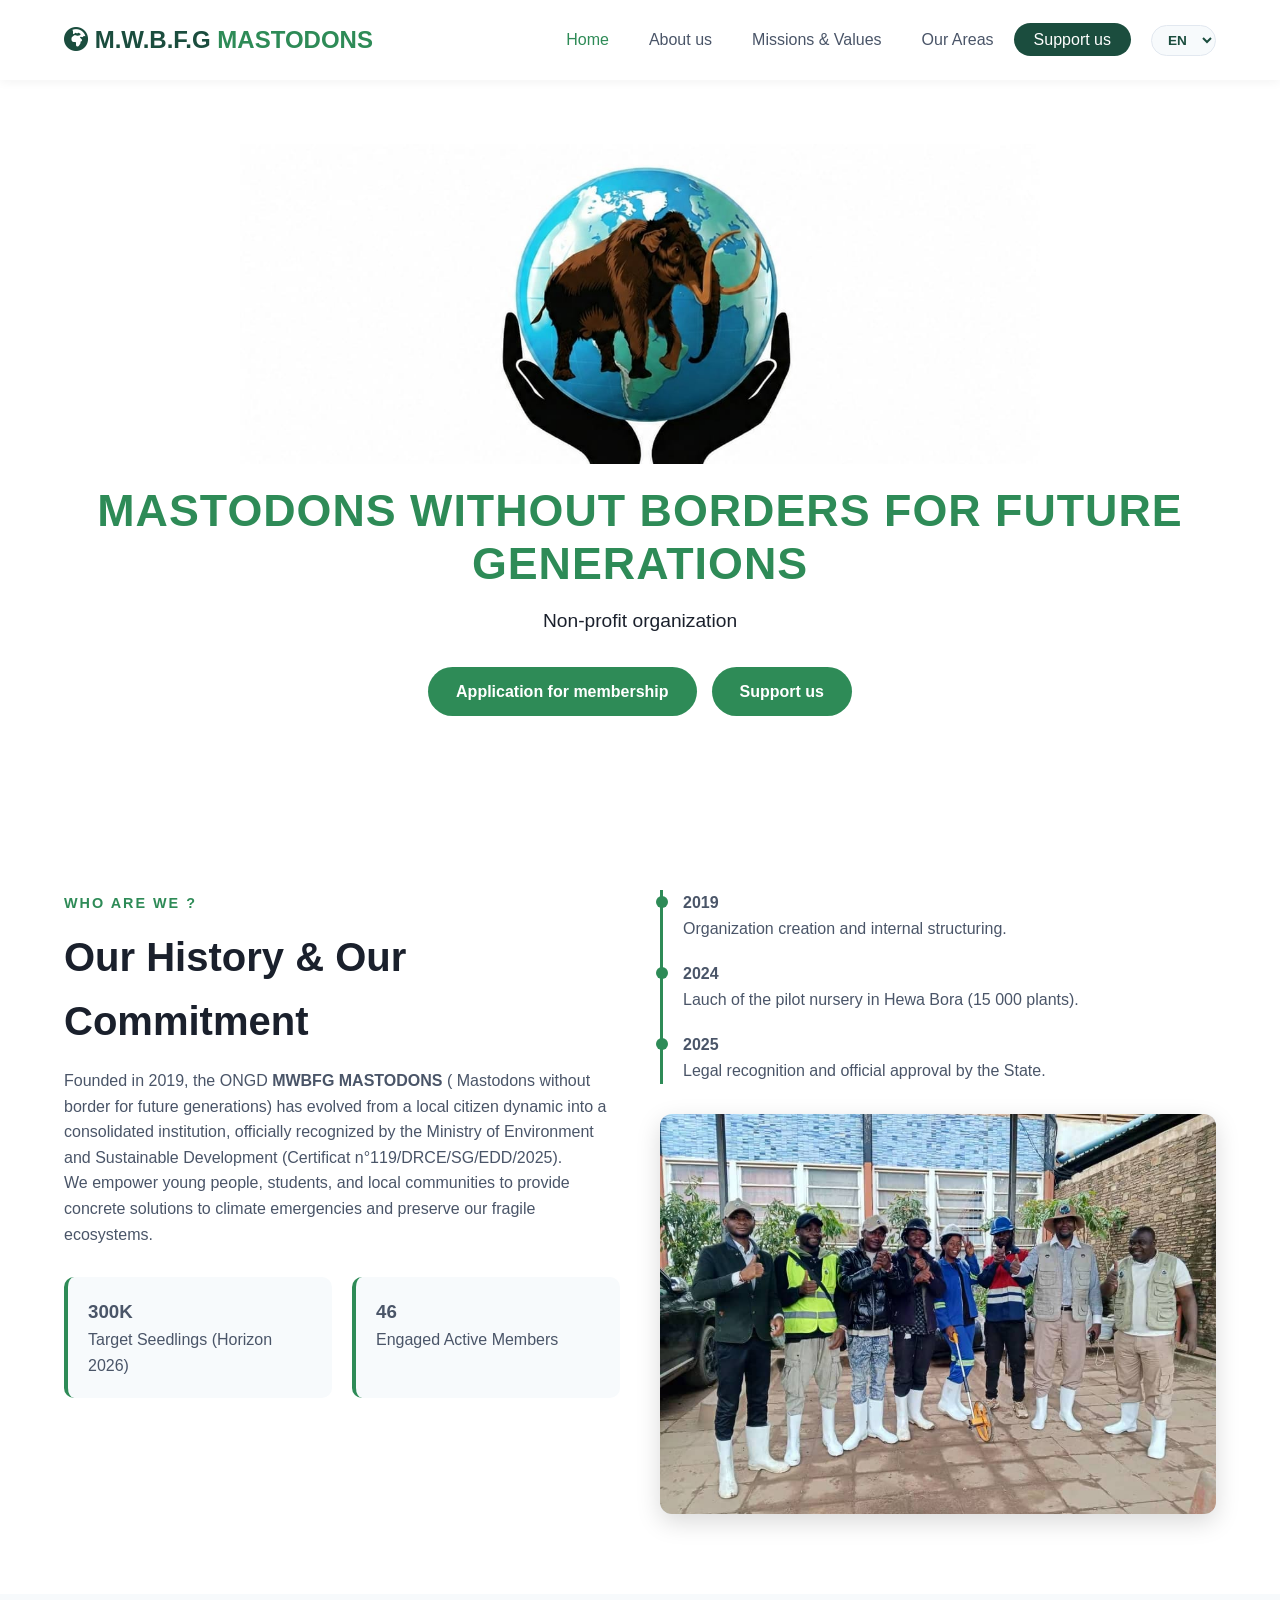
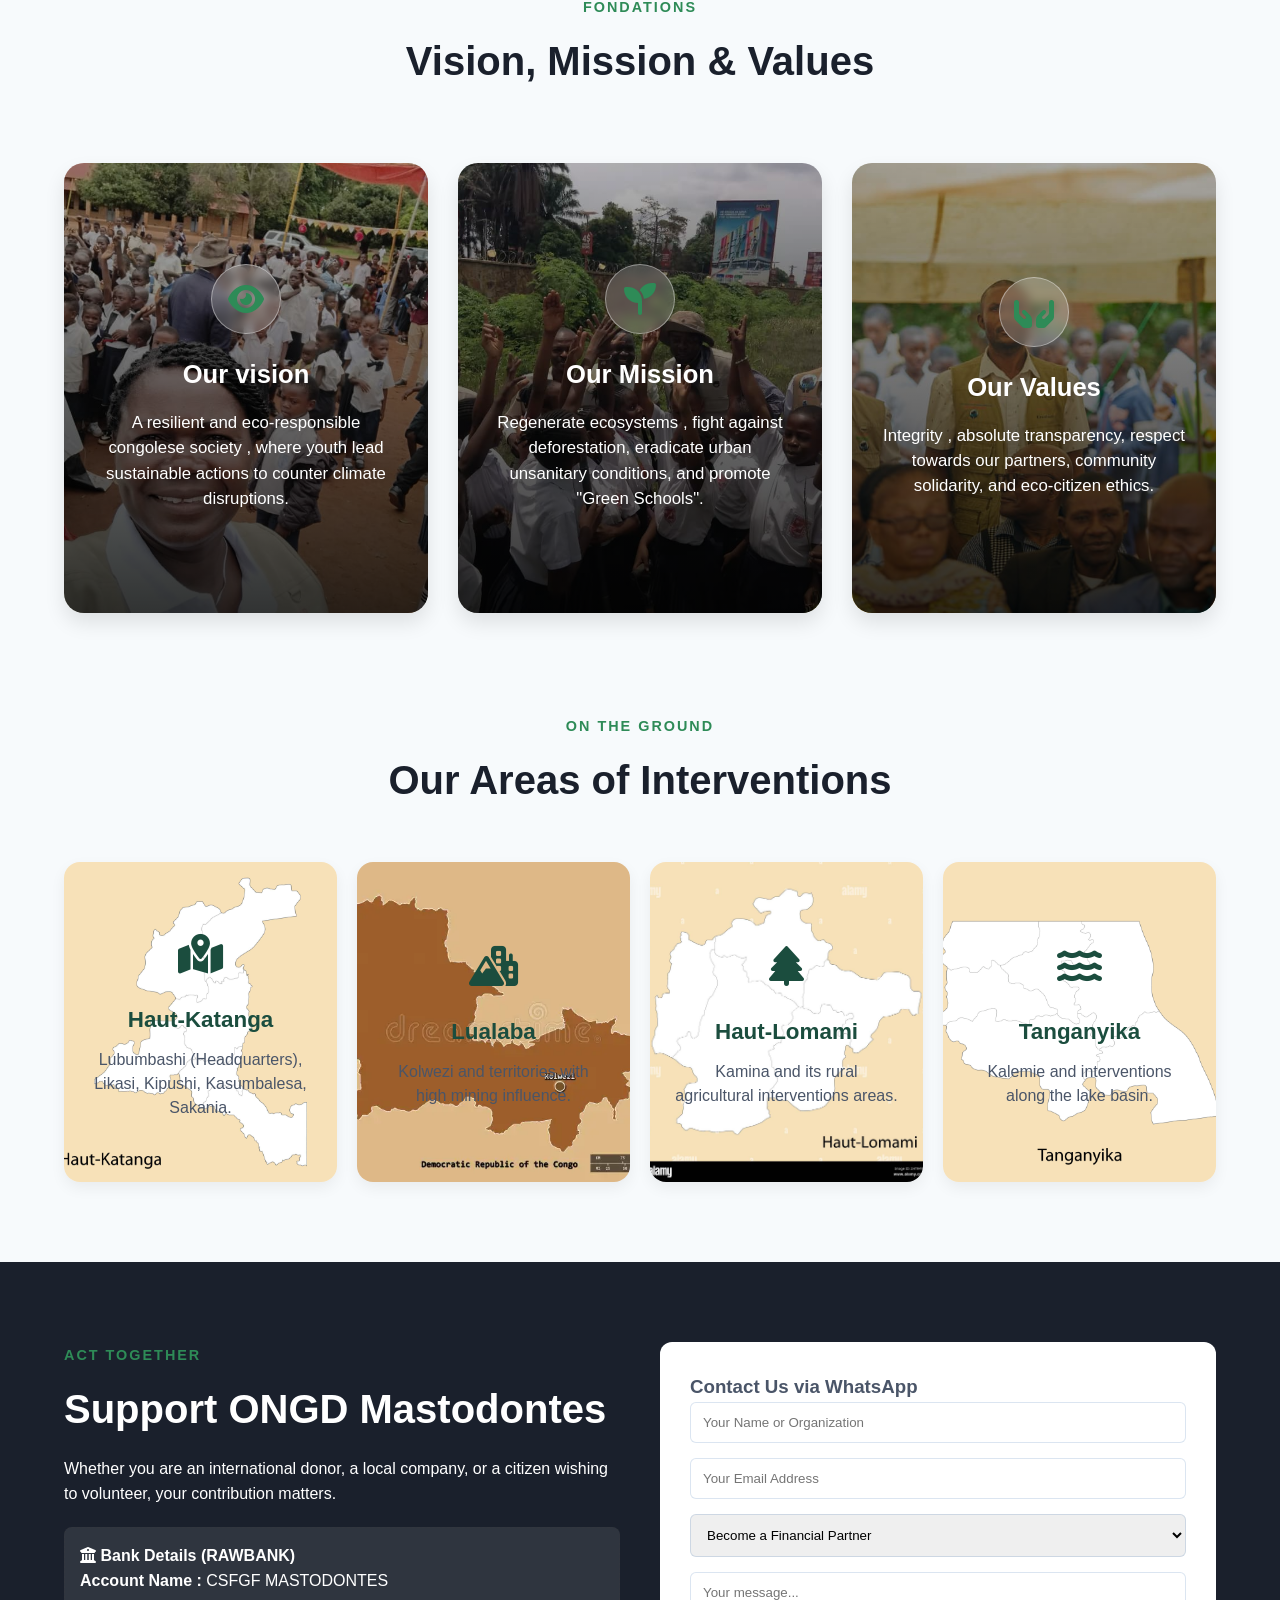
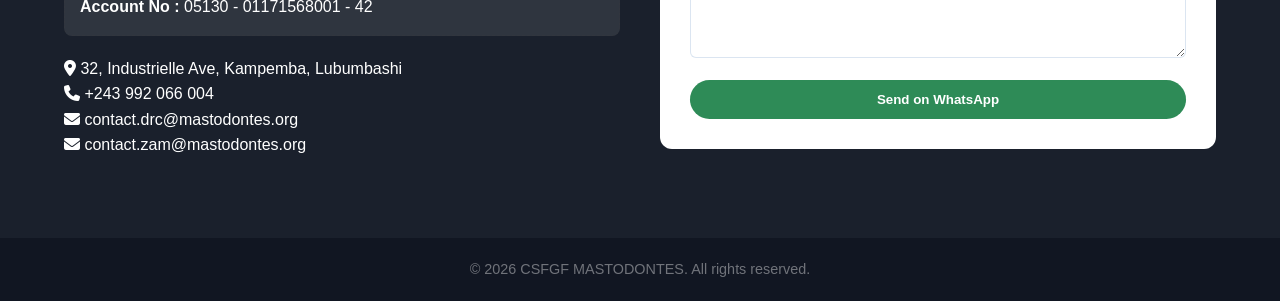
==== commit f27c74c5: "Mise à jour du projet mastadonte 2" ====
--- a/en.html
+++ b/en.html
@@ -48,7 +48,7 @@
                 <p class="hero-subtitle">Non-profit organization</p>
                 
                 <div class="hero-buttons">
-                    <a href="#missions" class="btn btn-primary">Discover our missions</a>
+                    <a href="https://docs.google.com/forms/d/e/1FAIpQLSf33umcoPVajA_EPPS-KxoOKffRZZECU5DzXGxUPmqyHjfC2Q/viewform" class="btn btn-primary">Application for membership</a>
                     <a href="#contact" class="btn btn-primary">Support us</a>
                 </div>
             </div>
